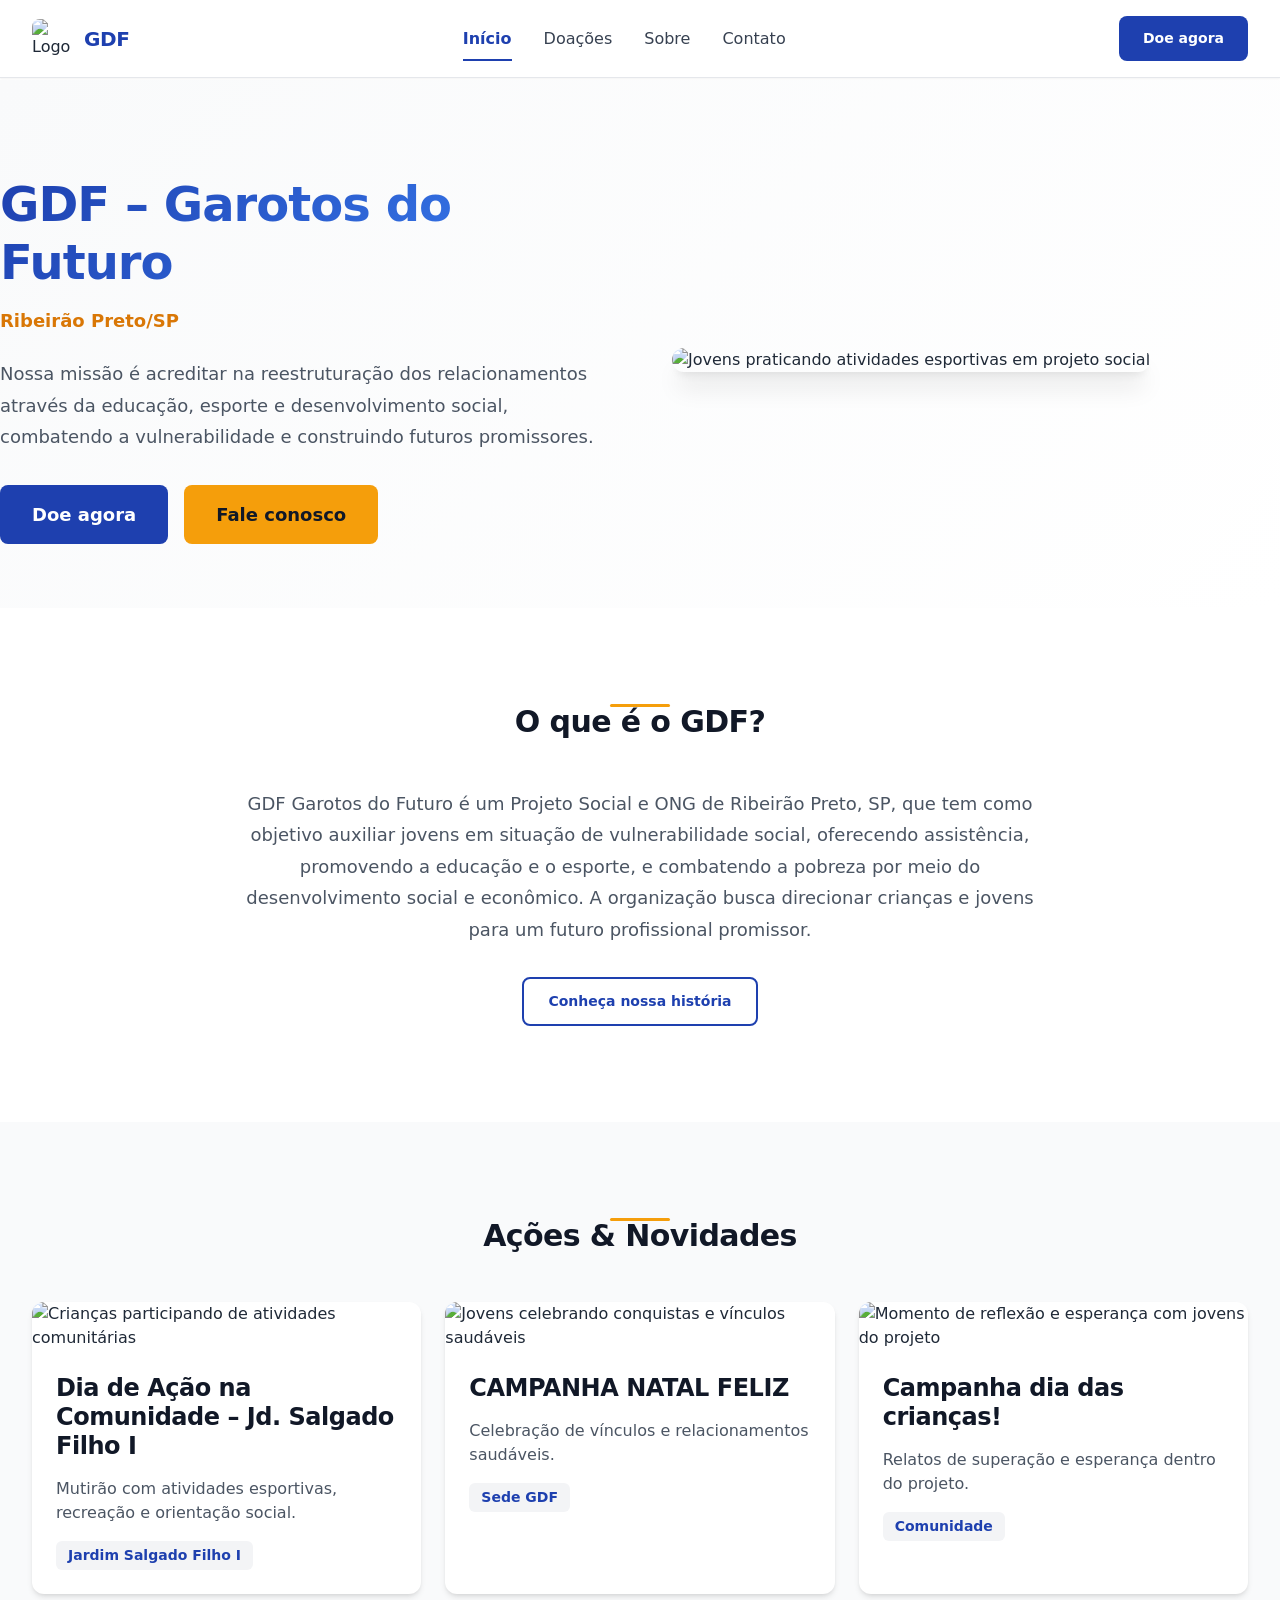
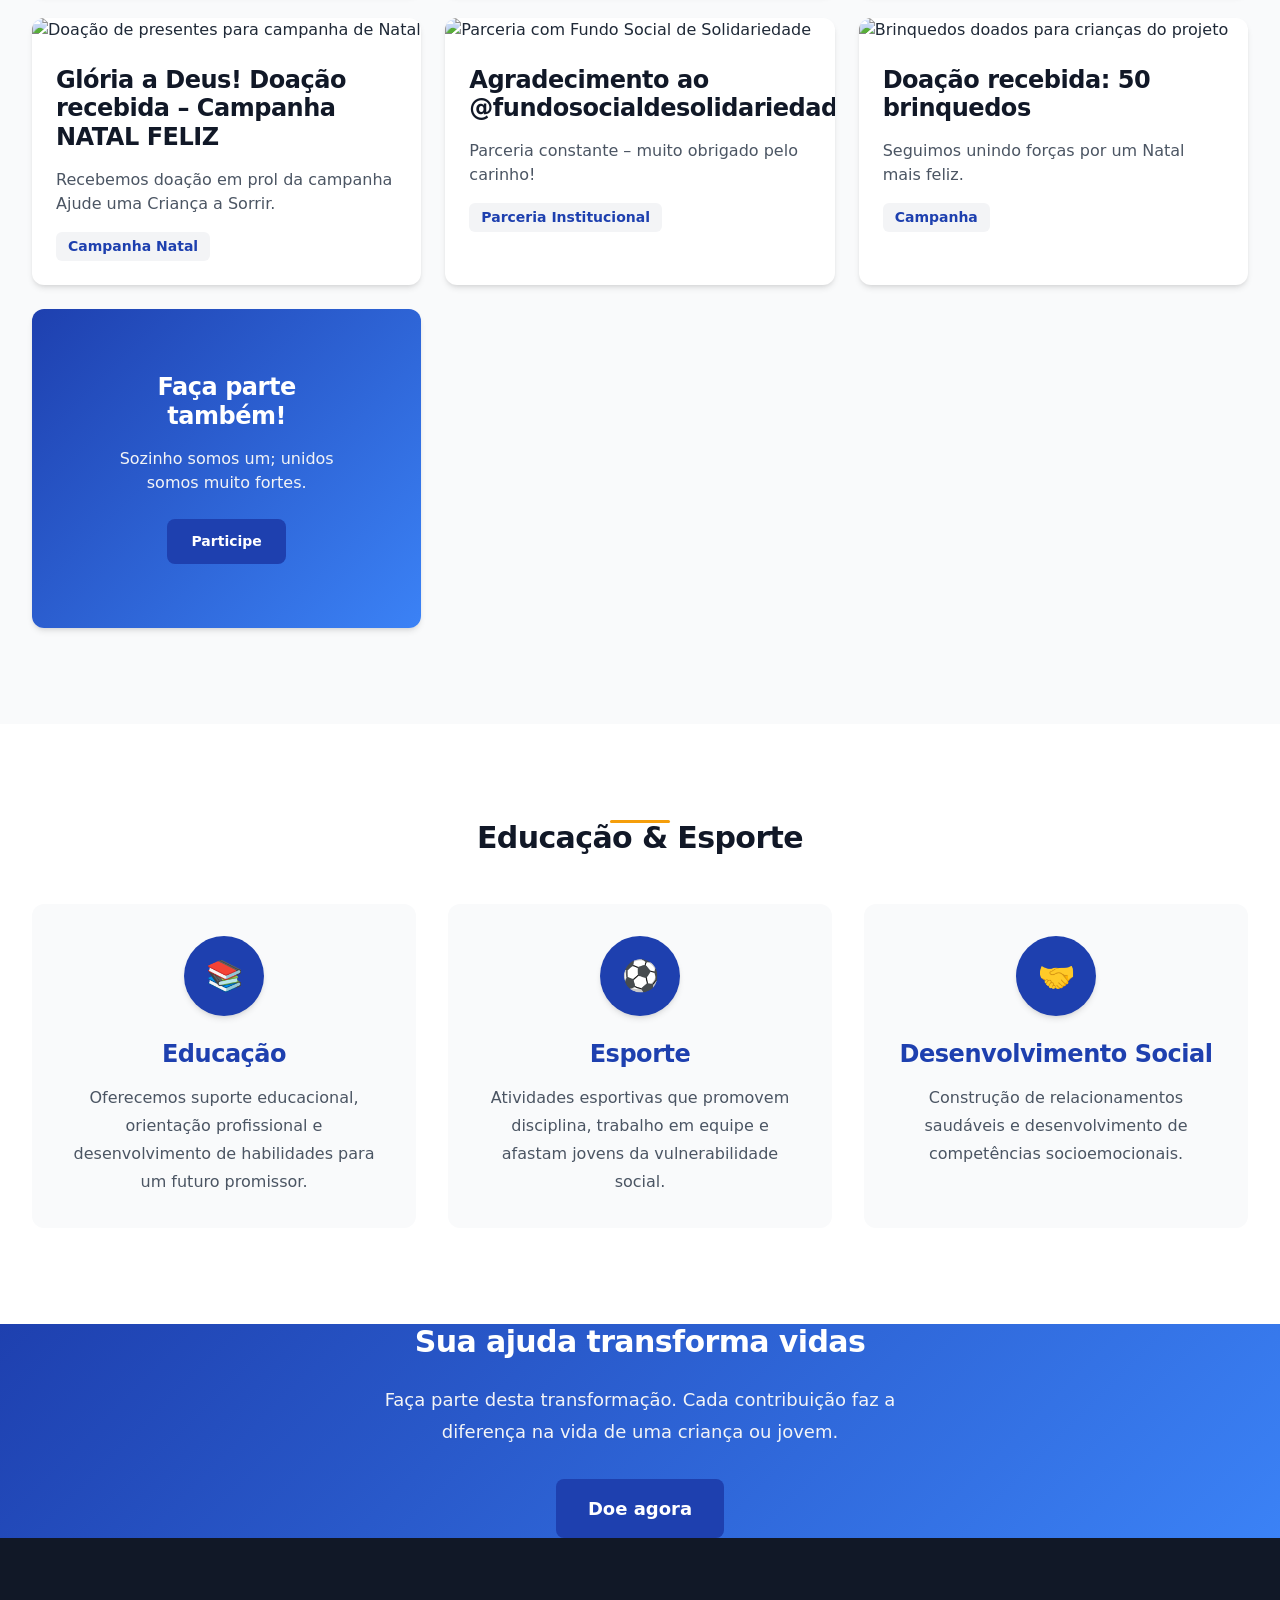
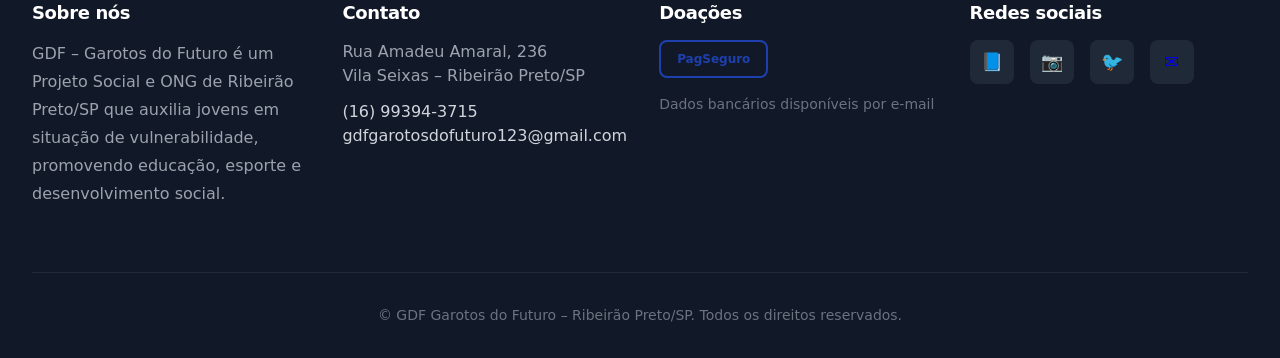
==== index.html @ 707a482a "Start repository" ====
<!DOCTYPE html>
<html lang="pt-BR">
<head>
    <meta charset="UTF-8">
    <meta name="viewport" content="width=device-width, initial-scale=1.0">
    <title>GDF - Garotos do Futuro | Projeto Social - Ribeirão Preto/SP</title>
    <meta name="description" content="GDF Garotos do Futuro é um projeto social e ONG de Ribeirão Preto/SP que auxilia jovens em vulnerabilidade social através de educação e esporte.">
    
    <!-- Open Graph / Facebook -->
    <meta property="og:type" content="website">
    <meta property="og:url" content="https://gdfgarotosdofuturo.com.br/">
    <meta property="og:title" content="GDF - Garotos do Futuro | Projeto Social - Ribeirão Preto/SP">
    <meta property="og:description" content="Auxiliando jovens em vulnerabilidade social através de educação e esporte.">
    <meta property="og:image" content="https://gdfgarotosdofuturo.com.br/assets/gdf-og-image.jpg">

    <!-- Twitter -->
    <meta property="twitter:card" content="summary_large_image">
    <meta property="twitter:url" content="https://gdfgarotosdofuturo.com.br/">
    <meta property="twitter:title" content="GDF - Garotos do Futuro | Projeto Social">
    <meta property="twitter:description" content="Auxiliando jovens em vulnerabilidade social através de educação e esporte.">
    <meta property="twitter:image" content="https://gdfgarotosdofuturo.com.br/assets/gdf-og-image.jpg">

    <link rel="icon" type="image/png" href="favicon.png">
    <link rel="stylesheet" href="styles.css">
</head>
<body>
    <a href="#main-content" class="skip-link">Pular para o conteúdo principal</a>
    
    <header class="header" role="banner">
        <nav class="nav-container" role="navigation" aria-label="Menu principal">
            <div class="nav-brand">
                <img src="logo_gdf.png" alt="Logo GDF Garotos do Futuro" class="logo" loading="eager">
                <span class="brand-text">GDF</span>
            </div>
            
            <button class="mobile-menu-toggle" aria-label="Abrir menu de navegação" aria-expanded="false">
                <span class="hamburger-line"></span>
                <span class="hamburger-line"></span>
                <span class="hamburger-line"></span>
            </button>
            
            <ul class="nav-menu" id="nav-menu">
                <li><a href="index.html" class="nav-link active" aria-current="page">Início</a></li>
                <li><a href="doacoes.html" class="nav-link">Doações</a></li>
                <li><a href="sobre.html" class="nav-link">Sobre</a></li>
                <li><a href="contato.html" class="nav-link">Contato</a></li>
            </ul>
            
            <a href="doacoes.html" class="btn btn-primary btn-header">Doe agora</a>
        </nav>
    </header>

    <main id="main-content">
        <!-- Hero Section -->
        <section class="hero" role="banner">
            <div class="hero-content">
                <div class="hero-text">
                    <h1 class="hero-title">GDF – Garotos do Futuro</h1>
                    <p class="hero-location">Ribeirão Preto/SP</p>
                    <p class="hero-subtitle">Nossa missão é acreditar na reestruturação dos relacionamentos através da educação, esporte e desenvolvimento social, combatendo a vulnerabilidade e construindo futuros promissores.</p>
                    
                    <div class="hero-actions">
                        <a href="doacoes.html" class="btn btn-primary btn-large">Doe agora</a>
                        <a href="contato.html" class="btn btn-secondary btn-large">Fale conosco</a>
                    </div>
                </div>
                
                <div class="hero-image">
                    <img src="https://scontent.fcpq4-1.fna.fbcdn.net/v/t39.30808-6/476804104_2143222666093202_125491846275268822_n.jpg?_nc_cat=111&ccb=1-7&_nc_sid=3a1ebe&_nc_ohc=rHASnVk9GtYQ7kNvwFOhmu8&_nc_oc=Adliw8eaEq9Kc9vEcOn-LVDf2bFERqM6OrmKvD9GsV9F8OyLWDCuspYL87U0tbaiaNe1mX6CA4K8JGvGyJxTwQU2&_nc_zt=23&_nc_ht=scontent.fcpq4-1.fna&_nc_gid=pHwvitbKDD6i-EGQTD4XcQ&oh=00_AfbaNrjTzz2nSRxDEs3g_Lj88XDFhosAkH0I_iThMvS_LQ&oe=68DCE88F" 
                         alt="Jovens praticando atividades esportivas em projeto social" 
                         class="hero-img" loading="eager">
                </div>
            </div>
        </section>

        <!-- O que é o GDF -->
        <section class="section about-preview">
            <div class="container">
                <h2 class="section-title">O que é o GDF?</h2>
                <div class="about-content">
                    <p class="about-text">
                        GDF Garotos do Futuro é um Projeto Social e ONG de Ribeirão Preto, SP, que tem como objetivo auxiliar jovens em situação de vulnerabilidade social, oferecendo assistência, promovendo a educação e o esporte, e combatendo a pobreza por meio do desenvolvimento social e econômico. A organização busca direcionar crianças e jovens para um futuro profissional promissor.
                    </p>
                    <a href="sobre.html" class="btn btn-outline">Conheça nossa história</a>
                </div>
            </div>
        </section>

        <!-- Ações & Novidades -->
        <section class="section news-section">
            <div class="container">
                <h2 class="section-title">Ações & Novidades</h2>
                <div class="news-grid">
                    <article class="news-card">
                        <img src="https://scontent.fcpq4-1.fna.fbcdn.net/v/t51.75761-15/498228572_18266499352278282_5639240107199995018_n.webp?stp=dst-jpg_s1080x2048_tt6&_nc_cat=109&ccb=1-7&_nc_sid=127cfc&_nc_ohc=bmqNw_4Ld_0Q7kNvwFLIAZz&_nc_oc=Adnt073bz9M8Joga3zRzFMG_LWHVd3S1HZxw6vPvYiszCVPehEymWV9GipwCBdtXFBkKkOS_zB6AAaQbrXD8746C&_nc_zt=23&_nc_ht=scontent.fcpq4-1.fna&_nc_gid=fLzq223JwtrvtsKmHohYiA&oh=00_AfZJ8uGsyFxxW-YsItbwgM0sOuw1Tuwhtoh1hP7Y-NY7cw&oe=68DCEF4A" 
                             alt="Crianças participando de atividades comunitárias" 
                             class="news-image" loading="lazy">
                        <div class="news-content">
                            <h3 class="news-title">Dia de Ação na Comunidade – Jd. Salgado Filho I</h3>
                            <p class="news-text">Mutirão com atividades esportivas, recreação e orientação social.</p>
                            <div class="news-meta">
                                <span class="news-location">Jardim Salgado Filho I</span>
                            </div>
                        </div>
                    </article>

                    <article class="news-card">
                        <img src="https://scontent.fcpq4-1.fna.fbcdn.net/v/t39.30808-6/493285107_1240285044764478_1748168549358758437_n.jpg?_nc_cat=109&ccb=1-7&_nc_sid=127cfc&_nc_ohc=vfzl5FwSaXEQ7kNvwGkH9Dd&_nc_oc=AdkGDgaiRdMQaAHLTzaEldh00WpnECDP1qstxBvoTlZZTsJjc4yi5ULla_02h21O6Ir7K7A-jueu4loH2bH6DvGJ&_nc_zt=23&_nc_ht=scontent.fcpq4-1.fna&_nc_gid=3lsovOv7Opg393YVMb6HZw&oh=00_AfYKgzQBOloY9qC95elY5-fPr0BQJXI3co8Q6-M6VUBx2Q&oe=68DD0A78" 
                             alt="Jovens celebrando conquistas e vínculos saudáveis" 
                             class="news-image" loading="lazy">
                        <div class="news-content">
                            <h3 class="news-title">CAMPANHA NATAL FELIZ</h3>
                            <p class="news-text">Celebração de vínculos e relacionamentos saudáveis.</p>
                            <div class="news-meta">
                                <span class="news-location">Sede GDF</span>
                            </div>
                        </div>
                    </article>

                    <article class="news-card">
                        <img src="https://scontent.fcpq4-1.fna.fbcdn.net/v/t39.30808-6/497708889_1254830513309931_7200934629411575896_n.jpg?_nc_cat=104&ccb=1-7&_nc_sid=127cfc&_nc_ohc=Nk8dF9sBu0AQ7kNvwH3I2_k&_nc_oc=Adl2abKjI-lPtn1A2NFQ85f1GpxqNej-j8tylRrjbuRK8-YWXBZeksOqmEMjshv5GHRQ5-x5Afh0xctq6iiYpYYa&_nc_zt=23&_nc_ht=scontent.fcpq4-1.fna&_nc_gid=8jCGXuNOPqj1-gAVXmLztQ&oh=00_Afb0wgXzbTzw9i7vd7zFRk-5PBC3K3hUNfZG3ZjqqDjHiA&oe=68DD1620" 
                             alt="Momento de reflexão e esperança com jovens do projeto" 
                             class="news-image" loading="lazy">
                        <div class="news-content">
                            <h3 class="news-title">Campanha dia das crianças!</h3>
                            <p class="news-text">Relatos de superação e esperança dentro do projeto.</p>
                            <div class="news-meta">
                                <span class="news-location">Comunidade</span>
                            </div>
                        </div>
                    </article>

                    <article class="news-card">
                        <img src="https://scontent.fcpq4-1.fna.fbcdn.net/v/t39.30808-6/497422540_1257780046348311_8322591831551317053_n.jpg?_nc_cat=103&ccb=1-7&_nc_sid=127cfc&_nc_ohc=zvoyZsQPAZ4Q7kNvwFLfAkL&_nc_oc=AdnVnXkLm8ii8tar7JMnV7gROQPiDd-7BqmNi5COoq4UaejOrjQ6y4Mq1fiYP-H8au6ZFkkPm-3LLx64gA_wcXOS&_nc_zt=23&_nc_ht=scontent.fcpq4-1.fna&_nc_gid=sXShNceo670s0l00JSgb1A&oh=00_AfYLuYfP0pb9OucQbUj6qP8AY2WcFMhPeybLvYdSvWy3KQ&oe=68DD1269" 
                             alt="Doação de presentes para campanha de Natal" 
                             class="news-image" loading="lazy">
                        <div class="news-content">
                            <h3 class="news-title">Glória a Deus! Doação recebida – Campanha NATAL FELIZ</h3>
                            <p class="news-text">Recebemos doação em prol da campanha Ajude uma Criança a Sorrir.</p>
                            <div class="news-meta">
                                <span class="news-location">Campanha Natal</span>
                            </div>
                        </div>
                    </article>

                    <article class="news-card">
                        <img src="https://images.pexels.com/photos/6646943/pexels-photo-6646943.jpeg?auto=compress&cs=tinysrgb&w=400" 
                             alt="Parceria com Fundo Social de Solidariedade" 
                             class="news-image" loading="lazy">
                        <div class="news-content">
                            <h3 class="news-title">Agradecimento ao @fundosocialdesolidariedaderp</h3>
                            <p class="news-text">Parceria constante – muito obrigado pelo carinho!</p>
                            <div class="news-meta">
                                <span class="news-location">Parceria Institucional</span>
                            </div>
                        </div>
                    </article>

                    <article class="news-card">
                        <img src="https://scontent.fcpq4-1.fna.fbcdn.net/v/t39.30808-6/497740530_1255978543195128_294791505019105562_n.jpg?_nc_cat=108&ccb=1-7&_nc_sid=127cfc&_nc_ohc=qgdYbQlnTMsQ7kNvwHLTV8z&_nc_oc=AdnBIH8L2sozJDb8bhfXSidtg0YKV1WC_XMm3QQYmQp8bUNV6B_PjfXpobt3KhJCB5tGbqwfqrxHYdjgftOpVpdB&_nc_zt=23&_nc_ht=scontent.fcpq4-1.fna&_nc_gid=us_yVhVsr9wkPXsdElnD0A&oh=00_AfaHysndC8wPVfzNXxnAd3-LozIgrEY3706d_xiX2lmecg&oe=68DD0A12" 
                             alt="Brinquedos doados para crianças do projeto" 
                             class="news-image" loading="lazy">
                        <div class="news-content">
                            <h3 class="news-title">Doação recebida: 50 brinquedos</h3>
                            <p class="news-text">Seguimos unindo forças por um Natal mais feliz.</p>
                            <div class="news-meta">
                                <span class="news-location">Campanha</span>
                            </div>
                        </div>
                    </article>

                    <article class="news-card special-card">
                        <div class="news-content full-content">
                            <h3 class="news-title">Faça parte também!</h3>
                            <p class="news-text">Sozinho somos um; unidos somos muito fortes.</p>
                            <a href="contato.html" class="btn btn-primary">Participe</a>
                        </div>
                    </article>
                </div>
            </div>
        </section>

        <!-- Educação & Esporte -->
        <section class="section pillars-section">
            <div class="container">
                <h2 class="section-title">Educação & Esporte</h2>
                <div class="pillars-grid">
                    <div class="pillar-card">
                        <div class="pillar-icon">
                            <div class="icon-circle">
                                <span class="icon">📚</span>
                            </div>
                        </div>
                        <h3 class="pillar-title">Educação</h3>
                        <p class="pillar-text">Oferecemos suporte educacional, orientação profissional e desenvolvimento de habilidades para um futuro promissor.</p>
                    </div>

                    <div class="pillar-card">
                        <div class="pillar-icon">
                            <div class="icon-circle">
                                <span class="icon">⚽</span>
                            </div>
                        </div>
                        <h3 class="pillar-title">Esporte</h3>
                        <p class="pillar-text">Atividades esportivas que promovem disciplina, trabalho em equipe e afastam jovens da vulnerabilidade social.</p>
                    </div>

                    <div class="pillar-card">
                        <div class="pillar-icon">
                            <div class="icon-circle">
                                <span class="icon">🤝</span>
                            </div>
                        </div>
                        <h3 class="pillar-title">Desenvolvimento Social</h3>
                        <p class="pillar-text">Construção de relacionamentos saudáveis e desenvolvimento de competências socioemocionais.</p>
                    </div>
                </div>
            </div>
        </section>

        <!-- CTA de Doação -->
        <section class="cta-section">
            <div class="container">
                <div class="cta-content">
                    <h2 class="cta-title">Sua ajuda transforma vidas</h2>
                    <p class="cta-text">Faça parte desta transformação. Cada contribuição faz a diferença na vida de uma criança ou jovem.</p>
                    <a href="doacoes.html" class="btn btn-primary btn-large">Doe agora</a>
                </div>
            </div>
        </section>
    </main>

    <footer class="footer" role="contentinfo">
        <div class="container">
            <div class="footer-content">
                <div class="footer-about">
                    <h3 class="footer-title">Sobre nós</h3>
                    <p class="footer-text">
                        GDF – Garotos do Futuro é um Projeto Social e ONG de Ribeirão Preto/SP que auxilia jovens em situação de vulnerabilidade, promovendo educação, esporte e desenvolvimento social.
                    </p>
                </div>

                <div class="footer-contact">
                    <h3 class="footer-title">Contato</h3>
                    <address class="footer-address">
                        <p>Rua Amadeu Amaral, 236<br>Vila Seixas – Ribeirão Preto/SP</p>
                        <p>
                            <a href="tel:+5516993943715" class="footer-link">(16) 99394-3715</a><br>
                            <a href="mailto:gdfgarotosdofuturo123@gmail.com" class="footer-link">gdfgarotosdofuturo123@gmail.com</a>
                        </p>
                    </address>
                </div>

                <div class="footer-donate">
                    <h3 class="footer-title">Doações</h3>
                    <a href="#" class="btn btn-outline btn-small" title="Doar via PagSeguro">PagSeguro</a>
                    <p class="footer-bank-info">Dados bancários disponíveis por e-mail</p>
                </div>

                <div class="footer-social">
                    <h3 class="footer-title">Redes sociais</h3>
                    <div class="social-links">
                        <a href="#" class="social-link" aria-label="Facebook do GDF" title="Facebook">📘</a>
                        <a href="#" class="social-link" aria-label="Instagram do GDF" title="Instagram">📷</a>
                        <a href="#" class="social-link" aria-label="Twitter do GDF" title="Twitter">🐦</a>
                        <a href="mailto:gdfgarotosdofuturo123@gmail.com" class="social-link" aria-label="E-mail do GDF" title="E-mail">✉️</a>
                    </div>
                </div>
            </div>

            <div class="footer-bottom">
                <p class="footer-rights">© GDF Garotos do Futuro – Ribeirão Preto/SP. Todos os direitos reservados.</p>
            </div>
        </div>
    </footer>

    <script src="script.js"></script>
</body>
</html>
---- styles.css ----
/* Reset e Base */
* {
    margin: 0;
    padding: 0;
    box-sizing: border-box;
}

:root {
    /* Cores principais */
    --primary-blue: #1E40AF;
    --primary-blue-light: #3B82F6;
    --primary-blue-dark: #1E3A8A;
    --accent-yellow: #F59E0B;
    --accent-yellow-light: #FCD34D;
    --accent-yellow-dark: #D97706;
    
    /* Cores neutras */
    --white: #FFFFFF;
    --gray-50: #F9FAFB;
    --gray-100: #F3F4F6;
    --gray-200: #E5E7EB;
    --gray-300: #D1D5DB;
    --gray-400: #9CA3AF;
    --gray-500: #6B7280;
    --gray-600: #4B5563;
    --gray-700: #374151;
    --gray-800: #1F2937;
    --gray-900: #111827;
    
    /* Cores semânticas */
    --success: #10B981;
    --warning: #F59E0B;
    --error: #EF4444;
    
    /* Tipografia */
    --font-primary: system-ui, -apple-system, BlinkMacSystemFont, 'Segoe UI', Roboto, 'Helvetica Neue', Arial, sans-serif;
    --font-size-xs: 0.75rem;
    --font-size-sm: 0.875rem;
    --font-size-base: 1rem;
    --font-size-lg: 1.125rem;
    --font-size-xl: 1.25rem;
    --font-size-2xl: 1.5rem;
    --font-size-3xl: 1.875rem;
    --font-size-4xl: 2.25rem;
    --font-size-5xl: 3rem;
    
    /* Line height */
    --line-height-tight: 1.2;
    --line-height-normal: 1.5;
    --line-height-relaxed: 1.75;
    
    /* Espaçamento (8px system) */
    --space-1: 0.25rem;
    --space-2: 0.5rem;
    --space-3: 0.75rem;
    --space-4: 1rem;
    --space-5: 1.25rem;
    --space-6: 1.5rem;
    --space-8: 2rem;
    --space-10: 2.5rem;
    --space-12: 3rem;
    --space-16: 4rem;
    --space-20: 5rem;
    --space-24: 6rem;
    
    /* Border radius */
    --radius-sm: 0.25rem;
    --radius-md: 0.375rem;
    --radius-lg: 0.5rem;
    --radius-xl: 0.75rem;
    --radius-2xl: 1rem;
    
    /* Shadows */
    --shadow-sm: 0 1px 2px 0 rgb(0 0 0 / 0.05);
    --shadow-md: 0 4px 6px -1px rgb(0 0 0 / 0.1), 0 2px 4px -2px rgb(0 0 0 / 0.1);
    --shadow-lg: 0 10px 15px -3px rgb(0 0 0 / 0.1), 0 4px 6px -4px rgb(0 0 0 / 0.1);
    --shadow-xl: 0 20px 25px -5px rgb(0 0 0 / 0.1), 0 8px 10px -6px rgb(0 0 0 / 0.1);
    
    /* Transitions */
    --transition-fast: 0.15s ease-in-out;
    --transition-normal: 0.3s ease-in-out;
    --transition-slow: 0.5s ease-in-out;
    
    /* Breakpoints */
    --mobile: 480px;
    --tablet: 768px;
    --desktop: 1024px;
    --large: 1280px;
}

html {
    scroll-behavior: smooth;
}

body {
    font-family: var(--font-primary);
    font-size: var(--font-size-base);
    line-height: var(--line-height-normal);
    color: var(--gray-800);
    background-color: var(--white);
    min-height: 100vh;
}

/* Skip Link */
.skip-link {
    position: absolute;
    top: -40px;
    left: 8px;
    background: var(--primary-blue);
    color: var(--white);
    padding: var(--space-2) var(--space-4);
    border-radius: var(--radius-md);
    text-decoration: none;
    font-weight: 600;
    z-index: 100;
    transition: var(--transition-fast);
}

.skip-link:focus {
    top: 8px;
}

/* Container */
.container {
    width: 100%;
    max-width: 1280px;
    margin: 0 auto;
    padding: 0 var(--space-4);
}

@media (min-width: 768px) {
    .container {
        padding: 0 var(--space-6);
    }
}

@media (min-width: 1024px) {
    .container {
        padding: 0 var(--space-8);
    }
}

/* Header */
.header {
    position: fixed;
    top: 0;
    left: 0;
    right: 0;
    background: var(--white);
    border-bottom: 1px solid var(--gray-200);
    z-index: 50;
    box-shadow: var(--shadow-sm);
}

.nav-container {
    display: flex;
    align-items: center;
    justify-content: space-between;
    padding: var(--space-4) var(--space-4);
    max-width: 1280px;
    margin: 0 auto;
}

@media (min-width: 768px) {
    .nav-container {
        padding: var(--space-4) var(--space-6);
    }
}

@media (min-width: 1024px) {
    .nav-container {
        padding: var(--space-4) var(--space-8);
    }
}

.nav-brand {
    display: flex;
    align-items: center;
    gap: var(--space-3);
    text-decoration: none;
}

.logo {
    width: 40px;
    height: 40px;
    border-radius: var(--radius-lg);
    object-fit: cover;
}

.brand-text {
    font-size: var(--font-size-xl);
    font-weight: 700;
    color: var(--primary-blue);
    letter-spacing: -0.02em;
}

.mobile-menu-toggle {
    display: flex;
    flex-direction: column;
    gap: var(--space-1);
    background: none;
    border: none;
    cursor: pointer;
    padding: var(--space-2);
    border-radius: var(--radius-md);
    transition: var(--transition-fast);
}

.mobile-menu-toggle:hover,
.mobile-menu-toggle:focus {
    background: var(--gray-100);
}

.mobile-menu-toggle:focus {
    outline: 2px solid var(--primary-blue);
    outline-offset: 2px;
}

.hamburger-line {
    width: 20px;
    height: 2px;
    background: var(--gray-600);
    border-radius: var(--radius-sm);
    transition: var(--transition-fast);
}

@media (min-width: 768px) {
    .mobile-menu-toggle {
        display: none;
    }
}

.nav-menu {
    position: fixed;
    top: 100%;
    left: 0;
    right: 0;
    background: var(--white);
    border-top: 1px solid var(--gray-200);
    list-style: none;
    padding: var(--space-4);
    opacity: 0;
    visibility: hidden;
    transform: translateY(-10px);
    transition: all var(--transition-normal);
}

.nav-menu.active {
    opacity: 1;
    visibility: visible;
    transform: translateY(0);
}

@media (min-width: 768px) {
    .nav-menu {
        position: static;
        display: flex;
        gap: var(--space-8);
        padding: 0;
        background: none;
        border: none;
        opacity: 1;
        visibility: visible;
        transform: none;
    }
}

.nav-link {
    display: block;
    padding: var(--space-3) 0;
    color: var(--gray-700);
    text-decoration: none;
    font-weight: 500;
    border-bottom: 1px solid var(--gray-200);
    transition: var(--transition-fast);
}

.nav-link:last-child {
    border-bottom: none;
}

@media (min-width: 768px) {
    .nav-link {
        padding: var(--space-2) 0;
        border-bottom: 2px solid transparent;
        position: relative;
    }
    
    .nav-link::after {
        content: '';
        position: absolute;
        bottom: -2px;
        left: 0;
        right: 0;
        height: 2px;
        background: var(--primary-blue);
        transform: scaleX(0);
        transition: var(--transition-fast);
    }
    
    .nav-link:hover::after {
        transform: scaleX(1);
    }
}

.nav-link:hover,
.nav-link:focus {
    color: var(--primary-blue);
}

.nav-link.active {
    color: var(--primary-blue);
    font-weight: 600;
}

@media (min-width: 768px) {
    .nav-link.active::after {
        transform: scaleX(1);
    }
}

/* Buttons */
.btn {
    display: inline-flex;
    align-items: center;
    justify-content: center;
    gap: var(--space-2);
    padding: var(--space-3) var(--space-6);
    font-size: var(--font-size-sm);
    font-weight: 600;
    text-decoration: none;
    border: none;
    border-radius: var(--radius-lg);
    cursor: pointer;
    transition: all var(--transition-fast);
    min-height: 44px; /* Acessibilidade - tamanho mínimo de toque */
    box-sizing: border-box;
}

.btn:focus {
    outline: 2px solid var(--primary-blue);
    outline-offset: 2px;
}

.btn-primary {
    background: var(--primary-blue);
    color: var(--white);
}

.btn-primary:hover {
    background: var(--primary-blue-dark);
    transform: translateY(-1px);
    box-shadow: var(--shadow-md);
}

.btn-secondary {
    background: var(--accent-yellow);
    color: var(--gray-900);
}

.btn-secondary:hover {
    background: var(--accent-yellow-dark);
    transform: translateY(-1px);
    box-shadow: var(--shadow-md);
}

.btn-outline {
    background: transparent;
    color: var(--primary-blue);
    border: 2px solid var(--primary-blue);
}

.btn-outline:hover {
    background: var(--primary-blue);
    color: var(--white);
    transform: translateY(-1px);
}

.btn-small {
    padding: var(--space-2) var(--space-4);
    font-size: var(--font-size-xs);
    min-height: 36px;
}

.btn-large {
    padding: var(--space-4) var(--space-8);
    font-size: var(--font-size-lg);
    min-height: 56px;
}

.btn-header {
    display: none;
}

@media (min-width: 768px) {
    .btn-header {
        display: inline-flex;
    }
}

/* Typography */
h1, h2, h3, h4, h5, h6 {
    font-weight: 700;
    line-height: var(--line-height-tight);
    color: var(--gray-900);
    letter-spacing: -0.02em;
}

h1 {
    font-size: var(--font-size-3xl);
}

h2 {
    font-size: var(--font-size-2xl);
}

h3 {
    font-size: var(--font-size-xl);
}

@media (min-width: 768px) {
    h1 {
        font-size: var(--font-size-5xl);
    }
    
    h2 {
        font-size: var(--font-size-3xl);
    }
    
    h3 {
        font-size: var(--font-size-2xl);
    }
}

p {
    line-height: var(--line-height-normal);
    color: var(--gray-600);
}

/* Sections */
.section {
    padding: var(--space-16) 0;
}

@media (min-width: 768px) {
    .section {
        padding: var(--space-24) 0;
    }
}

.section-title {
    text-align: center;
    margin-bottom: var(--space-12);
    position: relative;
}

.section-title::after {
    content: '';
    position: absolute;
    bottom: -var(--space-4);
    left: 50%;
    transform: translateX(-50%);
    width: 60px;
    height: 3px;
    background: var(--accent-yellow);
    border-radius: var(--radius-sm);
}

/* Hero Section */
.hero {
    padding: var(--space-24) 0 var(--space-16);
    margin-top: 80px; /* Compensar header fixo */
    background: linear-gradient(135deg, var(--gray-50) 0%, var(--white) 100%);
}

.hero-content {
    display: grid;
    gap: var(--space-12);
    align-items: center;
}

@media (min-width: 1024px) {
    .hero-content {
        grid-template-columns: 1fr 1fr;
        gap: var(--space-16);
    }
}

.hero-text {
    text-align: center;
}

@media (min-width: 1024px) {
    .hero-text {
        text-align: left;
    }
}

.hero-title {
    font-size: var(--font-size-4xl);
    margin-bottom: var(--space-4);
    background: linear-gradient(135deg, var(--primary-blue) 0%, var(--primary-blue-light) 100%);
    -webkit-background-clip: text;
    background-clip: text;
    -webkit-text-fill-color: transparent;
    color: var(--primary-blue); /* Fallback */
}

@media (min-width: 768px) {
    .hero-title {
        font-size: var(--font-size-5xl);
    }
}

.hero-location {
    font-size: var(--font-size-lg);
    color: var(--accent-yellow-dark);
    font-weight: 600;
    margin-bottom: var(--space-6);
}

.hero-subtitle {
    font-size: var(--font-size-lg);
    line-height: var(--line-height-relaxed);
    margin-bottom: var(--space-8);
    color: var(--gray-600);
}

.hero-actions {
    display: flex;
    flex-direction: column;
    gap: var(--space-4);
    align-items: center;
}

@media (min-width: 640px) {
    .hero-actions {
        flex-direction: row;
        justify-content: center;
    }
}

@media (min-width: 1024px) {
    .hero-actions {
        justify-content: flex-start;
    }
}

.hero-image {
    position: relative;
}

.hero-img {
    width: 100%;
    height: 400px;
    object-fit: cover;
    border-radius: var(--radius-2xl);
    box-shadow: var(--shadow-xl);
}

@media (min-width: 768px) {
    .hero-img {
        height: 500px;
    }
}

/* Page Hero */
.page-hero {
    padding: var(--space-20) 0 var(--space-12);
    margin-top: 80px;
    background: var(--gray-50);
    text-align: center;
}

.page-title {
    margin-bottom: var(--space-6);
}

.page-subtitle {
    font-size: var(--font-size-lg);
    line-height: var(--line-height-relaxed);
    color: var(--gray-600);
    max-width: 800px;
    margin: 0 auto;
}

/* About Preview */
.about-preview {
    background: var(--white);
}

.about-content {
    text-align: center;
    max-width: 800px;
    margin: 0 auto;
}

.about-text {
    font-size: var(--font-size-lg);
    line-height: var(--line-height-relaxed);
    margin-bottom: var(--space-8);
    color: var(--gray-600);
}

/* News Section */
.news-section {
    background: var(--gray-50);
}

.news-grid {
    display: grid;
    gap: var(--space-8);
}

@media (min-width: 768px) {
    .news-grid {
        grid-template-columns: repeat(2, 1fr);
        gap: var(--space-8);
    }
}

@media (min-width: 1024px) {
    .news-grid {
        grid-template-columns: repeat(3, 1fr);
        gap: var(--space-6);
    }
}

.news-card {
    background: var(--white);
    border-radius: var(--radius-xl);
    overflow: hidden;
    box-shadow: var(--shadow-md);
    transition: var(--transition-normal);
    height: 100%;
}

.news-card:hover {
    transform: translateY(-4px);
    box-shadow: var(--shadow-xl);
}

.news-card.special-card {
    background: linear-gradient(135deg, var(--primary-blue) 0%, var(--primary-blue-light) 100%);
    color: var(--white);
    display: flex;
    align-items: center;
    justify-content: center;
    text-align: center;
    padding: var(--space-8);
}

.news-image {
    width: 100%;
    height: 200px;
    object-fit: cover;
}

.news-content {
    padding: var(--space-6);
}

.full-content {
    padding: var(--space-8);
}

.news-title {
    margin-bottom: var(--space-4);
    color: var(--gray-900);
}

.special-card .news-title {
    color: var(--white);
}

.news-text {
    margin-bottom: var(--space-4);
    color: var(--gray-600);
}

.special-card .news-text {
    color: var(--gray-100);
    margin-bottom: var(--space-6);
}

.news-meta {
    display: flex;
    align-items: center;
    gap: var(--space-4);
}

.news-location {
    font-size: var(--font-size-sm);
    color: var(--primary-blue);
    font-weight: 600;
    background: var(--gray-100);
    padding: var(--space-1) var(--space-3);
    border-radius: var(--radius-md);
}

/* Pillars Section */
.pillars-section {
    background: var(--white);
}

.pillars-grid {
    display: grid;
    gap: var(--space-8);
}

@media (min-width: 768px) {
    .pillars-grid {
        grid-template-columns: repeat(3, 1fr);
        gap: var(--space-8);
    }
}

.pillar-card {
    text-align: center;
    padding: var(--space-8);
    border-radius: var(--radius-xl);
    background: var(--gray-50);
    transition: var(--transition-normal);
}

.pillar-card:hover {
    background: var(--white);
    box-shadow: var(--shadow-lg);
    transform: translateY(-4px);
}

.pillar-icon {
    margin-bottom: var(--space-6);
}

.icon-circle {
    width: 80px;
    height: 80px;
    background: var(--primary-blue);
    border-radius: 50%;
    display: flex;
    align-items: center;
    justify-content: center;
    margin: 0 auto;
    box-shadow: var(--shadow-md);
}

.icon {
    font-size: var(--font-size-3xl);
}

.pillar-title {
    margin-bottom: var(--space-4);
    color: var(--primary-blue);
}

.pillar-text {
    line-height: var(--line-height-relaxed);
}

/* CTA Section */
.cta-section {
    background: linear-gradient(135deg, var(--primary-blue) 0%, var(--primary-blue-light) 100%);
    color: var(--white);
    text-align: center;
}

.cta-content {
    max-width: 600px;
    margin: 0 auto;
}

.cta-title {
    color: var(--white);
    margin-bottom: var(--space-6);
}

.cta-text {
    font-size: var(--font-size-lg);
    line-height: var(--line-height-relaxed);
    color: var(--gray-100);
    margin-bottom: var(--space-8);
}

.cta-buttons {
    display: flex;
    flex-direction: column;
    gap: var(--space-4);
    align-items: center;
}

@media (min-width: 640px) {
    .cta-buttons {
        flex-direction: row;
        justify-content: center;
    }
}

/* Demands Section */
.demands-grid {
    display: grid;
    gap: var(--space-6);
}

@media (min-width: 768px) {
    .demands-grid {
        grid-template-columns: repeat(2, 1fr);
    }
}

@media (min-width: 1024px) {
    .demands-grid {
        grid-template-columns: repeat(4, 1fr);
    }
}

.demand-card {
    background: var(--white);
    padding: var(--space-6);
    border-radius: var(--radius-xl);
    text-align: center;
    border: 2px solid var(--gray-200);
    transition: var(--transition-normal);
    position: relative;
}

.demand-card:hover {
    border-color: var(--primary-blue);
    transform: translateY(-4px);
    box-shadow: var(--shadow-lg);
}

.demand-card.priority {
    border-color: var(--accent-yellow);
    background: linear-gradient(135deg, var(--accent-yellow-light) 0%, var(--white) 100%);
}

.demand-icon {
    font-size: var(--font-size-4xl);
    margin-bottom: var(--space-4);
}

.demand-title {
    margin-bottom: var(--space-3);
    color: var(--primary-blue);
}

.demand-text {
    margin-bottom: var(--space-4);
    font-size: var(--font-size-sm);
}

.demand-priority,
.demand-status {
    display: inline-block;
    padding: var(--space-1) var(--space-3);
    border-radius: var(--radius-md);
    font-size: var(--font-size-xs);
    font-weight: 600;
}

.demand-priority {
    background: var(--accent-yellow);
    color: var(--gray-900);
}

.demand-status {
    background: var(--gray-200);
    color: var(--gray-700);
}

/* Delivery Section */
.delivery-section {
    background: var(--gray-50);
}

.delivery-grid {
    display: grid;
    gap: var(--space-8);
}

@media (min-width: 768px) {
    .delivery-grid {
        grid-template-columns: 2fr 1fr;
        gap: var(--space-12);
    }
}

.delivery-card {
    background: var(--white);
    padding: var(--space-8);
    border-radius: var(--radius-xl);
    box-shadow: var(--shadow-md);
}

.delivery-title {
    margin-bottom: var(--space-6);
    color: var(--primary-blue);
}

.delivery-address {
    font-style: normal;
    line-height: var(--line-height-relaxed);
    margin-bottom: var(--space-6);
}

.delivery-contact p {
    margin-bottom: var(--space-4);
}

.delivery-text {
    margin-bottom: var(--space-6);
    line-height: var(--line-height-relaxed);
}

.contact-link {
    color: var(--primary-blue);
    text-decoration: none;
    font-weight: 600;
    transition: var(--transition-fast);
}

.contact-link:hover {
    color: var(--primary-blue-dark);
    text-decoration: underline;
}

.pickup-service {
    text-align: center;
    background: linear-gradient(135deg, var(--gray-50) 0%, var(--white) 100%);
}

/* Financial Donation */
.financial-donation {
    background: var(--white);
}

.financial-content {
    max-width: 800px;
    margin: 0 auto;
}

.payment-methods {
    display: grid;
    gap: var(--space-8);
}

@media (min-width: 768px) {
    .payment-methods {
        grid-template-columns: repeat(2, 1fr);
    }
}

.payment-card {
    background: var(--gray-50);
    padding: var(--space-8);
    border-radius: var(--radius-xl);
    text-align: center;
}

.payment-title {
    margin-bottom: var(--space-4);
    color: var(--primary-blue);
}

.payment-text {
    margin-bottom: var(--space-6);
    line-height: var(--line-height-relaxed);
}

.bank-placeholder {
    background: var(--white);
    padding: var(--space-4);
    border-radius: var(--radius-lg);
    margin-top: var(--space-6);
    border: 2px dashed var(--gray-300);
    font-size: var(--font-size-sm);
}

/* Share Section */
.share-section {
    background: var(--gray-50);
    text-align: center;
}

.share-text {
    margin-bottom: var(--space-8);
    font-size: var(--font-size-lg);
}

.share-buttons {
    display: flex;
    flex-wrap: wrap;
    gap: var(--space-4);
    justify-content: center;
}

.share-btn {
    display: inline-flex;
    align-items: center;
    gap: var(--space-2);
    padding: var(--space-3) var(--space-6);
    background: var(--white);
    color: var(--gray-700);
    text-decoration: none;
    border-radius: var(--radius-lg);
    font-weight: 600;
    box-shadow: var(--shadow-sm);
    transition: var(--transition-fast);
    min-height: 44px;
}

.share-btn:hover {
    transform: translateY(-2px);
    box-shadow: var(--shadow-md);
}

.share-btn.facebook:hover {
    background: #1877F2;
    color: var(--white);
}

.share-btn.twitter:hover {
    background: #1DA1F2;
    color: var(--white);
}

.share-btn.whatsapp:hover {
    background: #25D366;
    color: var(--white);
}

/* About Detailed */
.about-content-detailed {
    display: grid;
    gap: var(--space-12);
    align-items: start;
}

@media (min-width: 1024px) {
    .about-content-detailed {
        grid-template-columns: 2fr 1fr;
        gap: var(--space-16);
    }
}

.about-text-section {
    max-width: none;
}

.about-paragraph {
    font-size: var(--font-size-lg);
    line-height: var(--line-height-relaxed);
    margin-bottom: var(--space-6);
    color: var(--gray-600);
}

.subsection-title {
    font-size: var(--font-size-xl);
    margin: var(--space-8) 0 var(--space-4);
    color: var(--primary-blue);
}

.mission-highlight {
    background: var(--gray-50);
    padding: var(--space-8);
    border-radius: var(--radius-xl);
    margin: var(--space-8) 0;
    border-left: 4px solid var(--accent-yellow);
}

.mission-title {
    color: var(--primary-blue);
    margin-bottom: var(--space-4);
}

.mission-quote {
    font-style: italic;
    font-size: var(--font-size-lg);
    line-height: var(--line-height-relaxed);
    color: var(--gray-700);
    margin: 0;
}

.values-grid {
    display: grid;
    gap: var(--space-4);
    margin-top: var(--space-6);
}

@media (min-width: 768px) {
    .values-grid {
        grid-template-columns: repeat(2, 1fr);
        gap: var(--space-6);
    }
}

.value-item {
    padding: var(--space-4);
    background: var(--white);
    border-radius: var(--radius-lg);
    border-left: 4px solid var(--accent-yellow);
    line-height: var(--line-height-relaxed);
}

.about-image-section {
    position: sticky;
    top: var(--space-24);
}

.about-image {
    width: 100%;
    border-radius: var(--radius-xl);
    box-shadow: var(--shadow-lg);
}

/* Actions Section */
.actions-section {
    background: var(--white);
}

.actions-grid {
    display: grid;
    gap: var(--space-8);
}

@media (min-width: 768px) {
    .actions-grid {
        grid-template-columns: repeat(2, 1fr);
    }
}

@media (min-width: 1024px) {
    .actions-grid {
        grid-template-columns: repeat(4, 1fr);
    }
}

.action-item {
    text-align: center;
    padding: var(--space-6);
}

.action-icon {
    font-size: var(--font-size-4xl);
    margin-bottom: var(--space-4);
}

.action-title {
    margin-bottom: var(--space-4);
    color: var(--primary-blue);
}

.action-text {
    font-size: var(--font-size-sm);
    line-height: var(--line-height-relaxed);
}

/* Campaigns Section */
.campaigns-section {
    background: var(--gray-50);
}

.campaigns-grid {
    display: grid;
    gap: var(--space-8);
}

@media (min-width: 768px) {
    .campaigns-grid {
        grid-template-columns: repeat(2, 1fr);
    }
}

@media (min-width: 1024px) {
    .campaigns-grid {
        grid-template-columns: repeat(3, 1fr);
    }
}

.campaign-card {
    background: var(--white);
    border-radius: var(--radius-xl);
    overflow: hidden;
    box-shadow: var(--shadow-md);
    transition: var(--transition-normal);
}

.campaign-card:hover {
    transform: translateY(-4px);
    box-shadow: var(--shadow-xl);
}

.campaign-image {
    width: 100%;
    height: 200px;
    object-fit: cover;
}

.campaign-content {
    padding: var(--space-6);
}

.campaign-title {
    margin-bottom: var(--space-4);
    color: var(--primary-blue);
}

.campaign-text {
    margin-bottom: var(--space-6);
    line-height: var(--line-height-relaxed);
}

/* Location Section */
.location-section {
    background: var(--white);
}

.location-content {
    display: grid;
    gap: var(--space-12);
    align-items: start;
}

@media (min-width: 1024px) {
    .location-content {
        grid-template-columns: 1fr 1fr;
        gap: var(--space-16);
    }
}

.location-title {
    margin-bottom: var(--space-6);
    color: var(--primary-blue);
}

.location-address {
    font-style: normal;
    line-height: var(--line-height-relaxed);
    margin-bottom: var(--space-6);
    font-size: var(--font-size-lg);
}

.hours-title {
    margin-bottom: var(--space-3);
    color: var(--gray-700);
}

.hours-text {
    line-height: var(--line-height-relaxed);
    margin-bottom: var(--space-6);
}

.location-contact {
    background: var(--gray-50);
    padding: var(--space-6);
    border-radius: var(--radius-lg);
}

.location-contact p {
    margin-bottom: var(--space-3);
}

.location-contact p:last-child {
    margin-bottom: 0;
}

.location-img {
    width: 100%;
    border-radius: var(--radius-xl);
    box-shadow: var(--shadow-lg);
}

/* Contact Form */
.contact-form-section {
    background: var(--gray-50);
}

.contact-layout {
    display: grid;
    gap: var(--space-12);
}

@media (min-width: 1024px) {
    .contact-layout {
        grid-template-columns: 2fr 1fr;
        gap: var(--space-16);
    }
}

.contact-form-container {
    background: var(--white);
    padding: var(--space-8);
    border-radius: var(--radius-xl);
    box-shadow: var(--shadow-md);
}

.contact-form {
    max-width: 100%;
}

.form-group {
    margin-bottom: var(--space-6);
}

.form-label {
    display: block;
    margin-bottom: var(--space-2);
    font-weight: 600;
    color: var(--gray-700);
}

.form-input,
.form-textarea {
    width: 100%;
    padding: var(--space-4);
    border: 2px solid var(--gray-300);
    border-radius: var(--radius-lg);
    font-size: var(--font-size-base);
    transition: var(--transition-fast);
    background: var(--white);
}

.form-input:focus,
.form-textarea:focus {
    outline: none;
    border-color: var(--primary-blue);
    box-shadow: 0 0 0 3px rgb(59 130 246 / 0.1);
}

.form-textarea {
    resize: vertical;
    min-height: 120px;
}

.form-help {
    display: block;
    margin-top: var(--space-2);
    font-size: var(--font-size-sm);
    color: var(--gray-500);
}

.form-error {
    display: block;
    margin-top: var(--space-2);
    font-size: var(--font-size-sm);
    color: var(--error);
    font-weight: 600;
}

.form-submit {
    width: 100%;
    margin-top: var(--space-4);
}

.form-success {
    background: var(--success);
    color: var(--white);
    padding: var(--space-4);
    border-radius: var(--radius-lg);
    margin-top: var(--space-6);
    text-align: center;
    font-weight: 600;
}

/* Contact Cards */
.contact-cards {
    display: flex;
    flex-direction: column;
    gap: var(--space-6);
}

.contact-card {
    background: var(--white);
    padding: var(--space-6);
    border-radius: var(--radius-xl);
    text-align: center;
    box-shadow: var(--shadow-sm);
    border: 2px solid var(--gray-200);
    transition: var(--transition-normal);
}

.contact-card:hover {
    border-color: var(--primary-blue);
    transform: translateY(-2px);
    box-shadow: var(--shadow-md);
}

.contact-icon {
    font-size: var(--font-size-3xl);
    margin-bottom: var(--space-4);
}

.contact-card-title {
    margin-bottom: var(--space-3);
    color: var(--primary-blue);
}

.contact-card-text {
    margin-bottom: var(--space-4);
    line-height: var(--line-height-relaxed);
    font-style: normal;
}

.contact-note {
    font-size: var(--font-size-sm);
    color: var(--gray-500);
    margin-top: var(--space-2);
}

/* FAQ Section */
.faq-section {
    background: var(--white);
}

.faq-grid {
    display: grid;
    gap: var(--space-8);
}

@media (min-width: 768px) {
    .faq-grid {
        grid-template-columns: repeat(2, 1fr);
    }
}

.faq-item {
    background: var(--gray-50);
    padding: var(--space-6);
    border-radius: var(--radius-xl);
}

.faq-question {
    margin-bottom: var(--space-4);
    color: var(--primary-blue);
}

.faq-answer {
    line-height: var(--line-height-relaxed);
}

.faq-answer a {
    color: var(--primary-blue);
    text-decoration: none;
    font-weight: 600;
}

.faq-answer a:hover {
    text-decoration: underline;
}

/* Footer */
.footer {
    background: var(--gray-900);
    color: var(--gray-300);
    padding: var(--space-16) 0 var(--space-8);
}

.footer-content {
    display: grid;
    gap: var(--space-12);
    margin-bottom: var(--space-12);
}

@media (min-width: 768px) {
    .footer-content {
        grid-template-columns: repeat(2, 1fr);
        gap: var(--space-8);
    }
}

@media (min-width: 1024px) {
    .footer-content {
        grid-template-columns: repeat(4, 1fr);
    }
}

.footer-title {
    font-size: var(--font-size-lg);
    color: var(--white);
    margin-bottom: var(--space-4);
}

.footer-text {
    line-height: var(--line-height-relaxed);
    margin-bottom: var(--space-4);
    color: var(--gray-400);
}

.footer-address {
    font-style: normal;
    line-height: var(--line-height-relaxed);
}

.footer-address p {
    margin-bottom: var(--space-3);
    color: var(--gray-400);
}

.footer-link {
    color: var(--gray-300);
    text-decoration: none;
    transition: var(--transition-fast);
}

.footer-link:hover {
    color: var(--white);
    text-decoration: underline;
}

.footer-bank-info {
    font-size: var(--font-size-sm);
    color: var(--gray-500);
    margin-top: var(--space-4);
}

.social-links {
    display: flex;
    gap: var(--space-4);
}

.social-link {
    display: flex;
    align-items: center;
    justify-content: center;
    width: 44px;
    height: 44px;
    background: var(--gray-800);
    border-radius: var(--radius-lg);
    text-decoration: none;
    font-size: var(--font-size-lg);
    transition: var(--transition-fast);
}

.social-link:hover {
    background: var(--primary-blue);
    transform: translateY(-2px);
}

.footer-bottom {
    border-top: 1px solid var(--gray-800);
    padding-top: var(--space-8);
    text-align: center;
}

.footer-rights {
    color: var(--gray-500);
    font-size: var(--font-size-sm);
}

/* Responsive adjustments */
@media (max-width: 767px) {
    :root {
        --space-16: 3rem;
        --space-20: 4rem;
        --space-24: 5rem;
    }
    
    .hero {
        padding: var(--space-16) 0 var(--space-12);
    }
    
    .section {
        padding: var(--space-12) 0;
    }
    
    .hero-actions {
        width: 100%;
    }
    
    .hero-actions .btn {
        width: 100%;
    }
}

/* Focus management */
.nav-menu:focus-within {
    opacity: 1;
    visibility: visible;
    transform: translateY(0);
}

/* Print styles */
@media print {
    .header,
    .footer,
    .btn,
    .cta-section {
        display: none !important;
    }
    
    .hero {
        margin-top: 0;
    }
    
    * {
        box-shadow: none !important;
    }
}
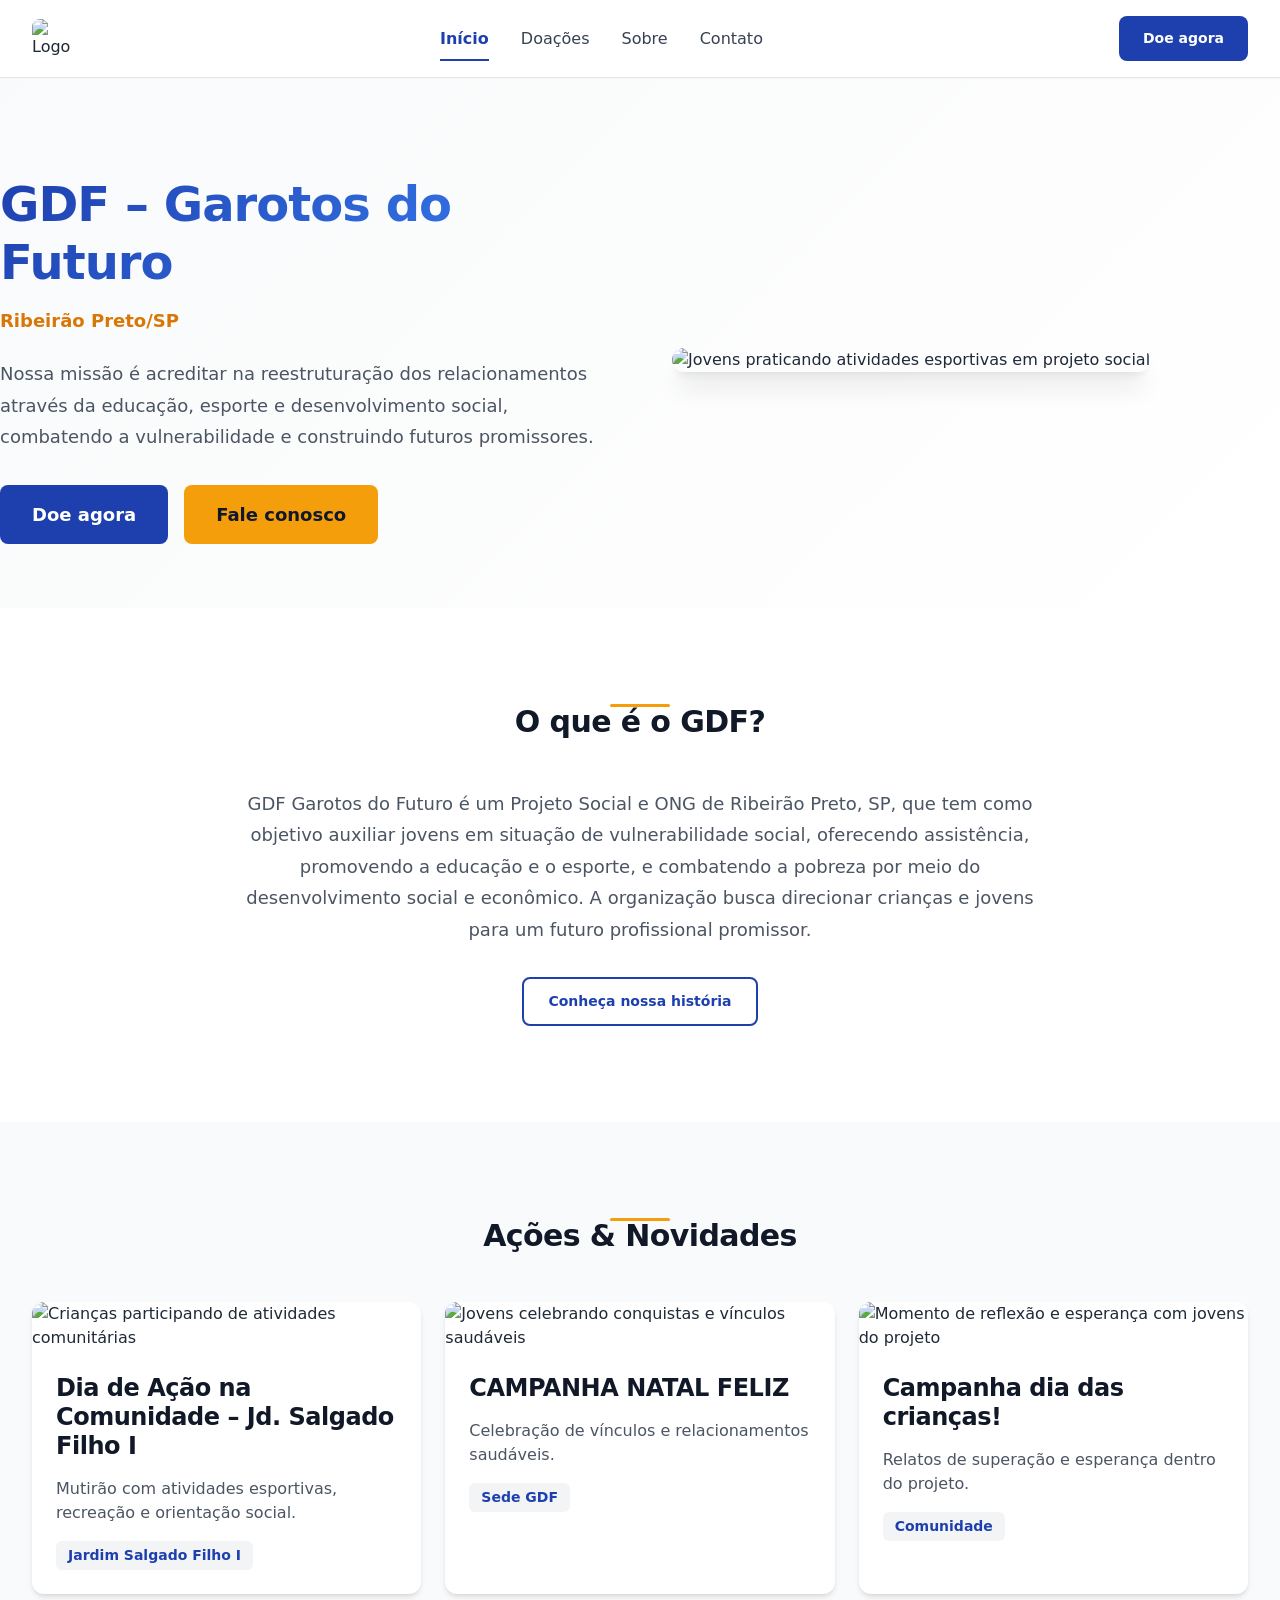
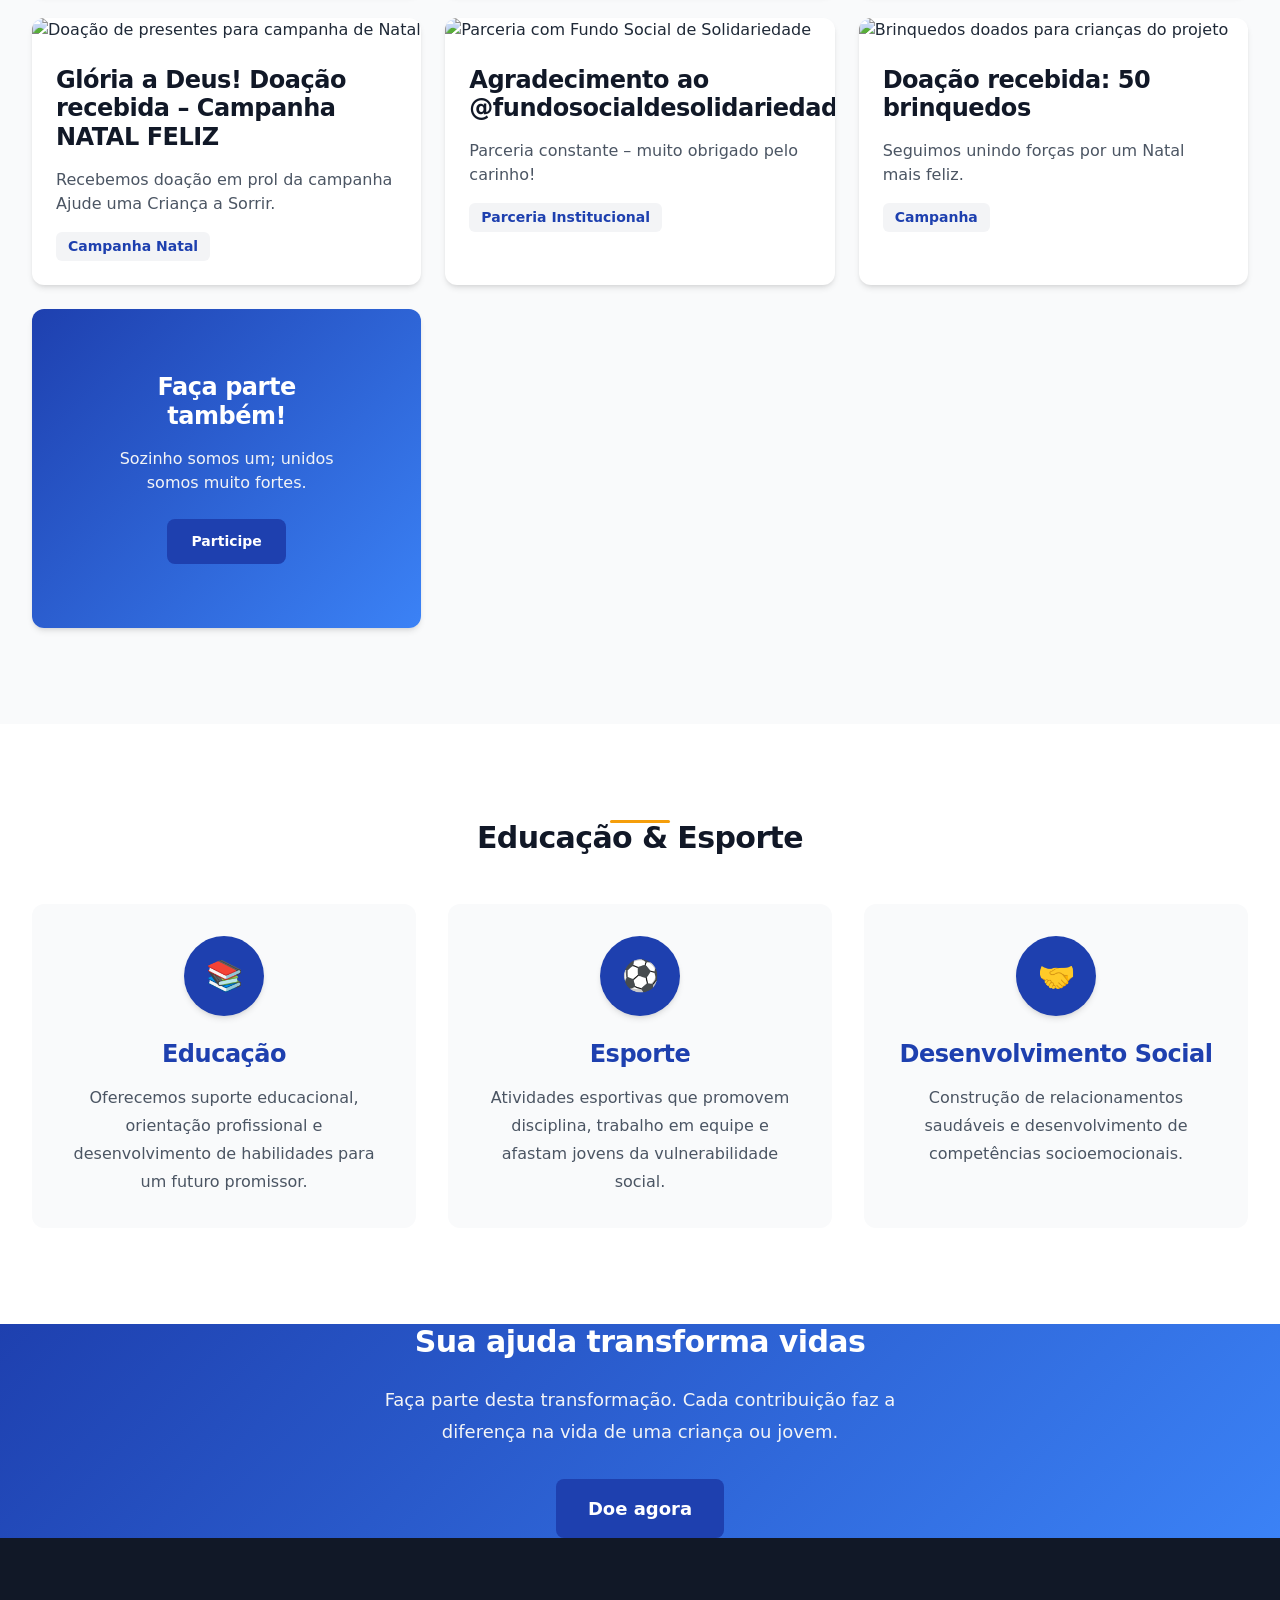
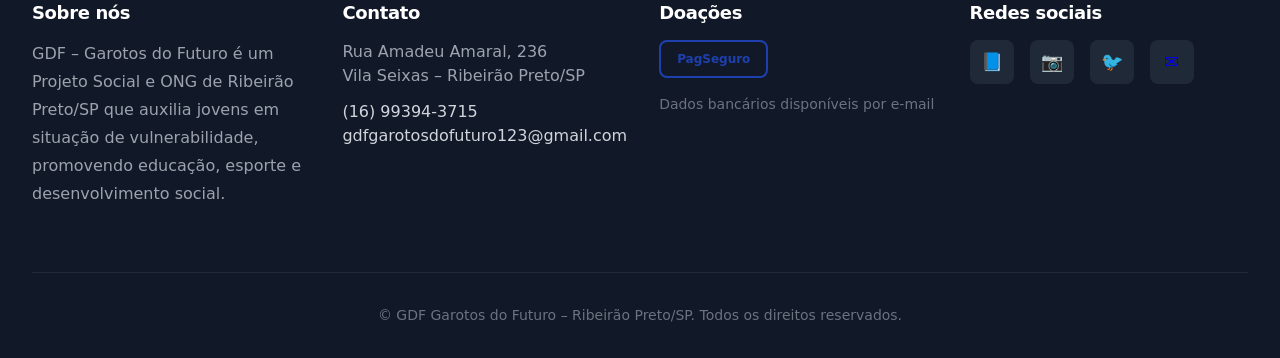
==== commit ccc212ee: "Update index.html" ====
--- a/index.html
+++ b/index.html
@@ -29,8 +29,8 @@
     <header class="header" role="banner">
         <nav class="nav-container" role="navigation" aria-label="Menu principal">
             <div class="nav-brand">
-                <img src="logo_gdf.png" alt="Logo GDF Garotos do Futuro" class="logo" loading="eager">
-                <span class="brand-text">GDF</span>
+                <img src="https://scontent.fcpq4-1.fna.fbcdn.net/v/t39.30808-6/391600376_828421782617475_5708180630143571836_n.jpg?_nc_cat=106&ccb=1-7&_nc_sid=6ee11a&_nc_ohc=9JT_akChBh8Q7kNvwEtoyCW&_nc_oc=Adkg7jns8eyXZZDcJKCZMMgpfzGFGltkxOkkzQXZ-hwUn8TvoNae7TzgkRbRkJYYVAilkzHCz67dAIhAjaNofR_W&_nc_zt=23&_nc_ht=scontent.fcpq4-1.fna&_nc_gid=MYplPqIyed_s9g6P2MpthQ&oh=00_AfZV0lDfc6xyRzfT4VpYkQw6A3NvRwmVOaNfqN4qruPvIA&oe=68DCF394" alt="Logo GDF Garotos do Futuro" class="logo" loading="eager">
+                <span class="brand-text"></span>
             </div>
             
             <button class="mobile-menu-toggle" aria-label="Abrir menu de navegação" aria-expanded="false">
@@ -276,4 +276,4 @@
 
     <script src="script.js"></script>
 </body>
-</html>+</html>
